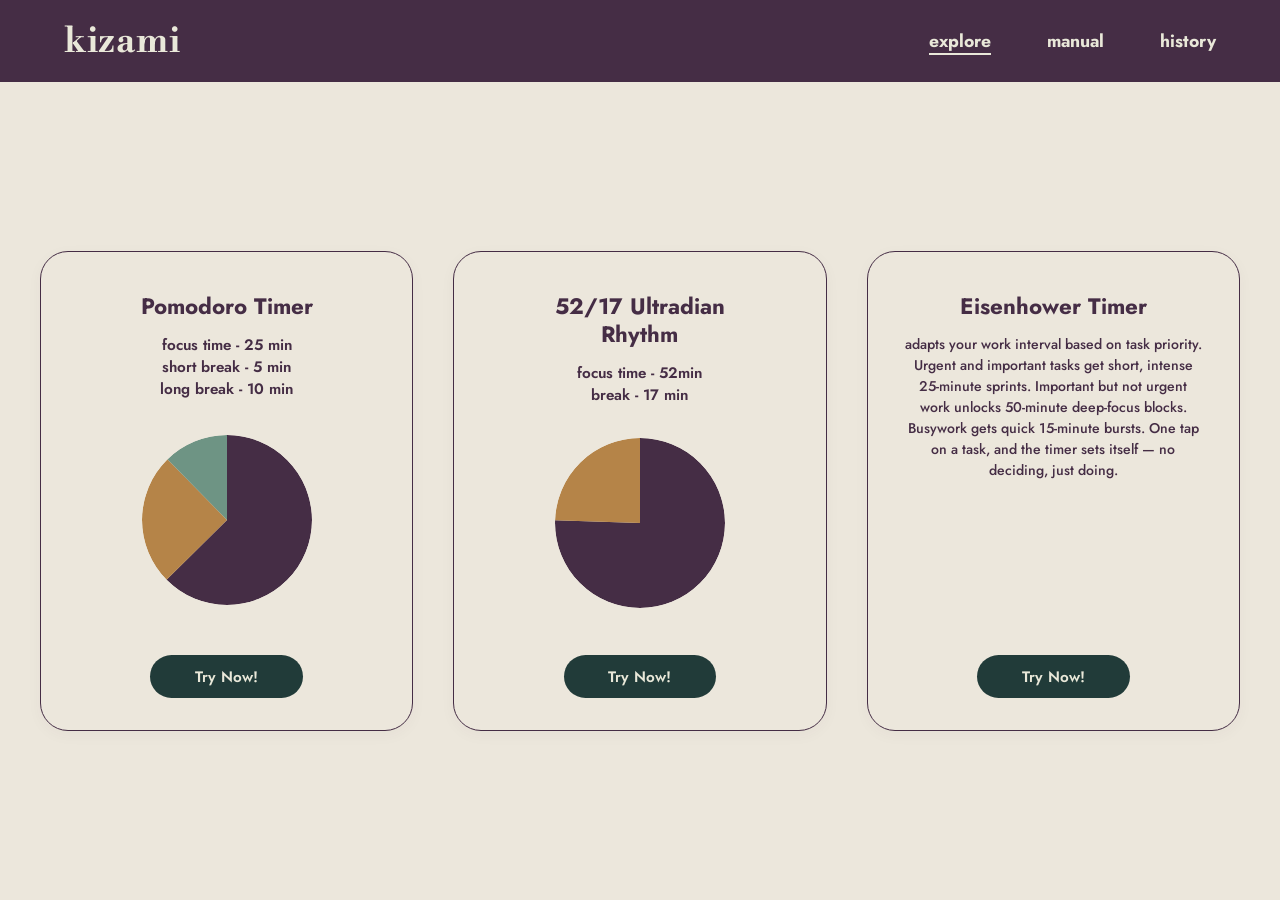
==== front-end/explore.html @ c127c8dd "index&explore .1" ====
<!DOCTYPE html>
<html lang="en">
<head>
  <meta charset="UTF-8" />
  <meta name="viewport" content="width=device-width, initial-scale=1.0" />
  <title>kizami — explore</title>

  <!-- Google Fonts -->
  <link rel="preconnect" href="https://fonts.googleapis.com">
  <link rel="preconnect" href="https://fonts.gstatic.com" crossorigin>
  <link href="https://fonts.googleapis.com/css2?family=Jost:ital,wght@0,400;0,500;0,600;0,700;1,400&family=Libre+Bodoni:wght@700&display=swap" rel="stylesheet">

  <link rel="stylesheet" href="explore.css" />
</head>
<body>

  <!-- Top Navigation Bar -->
  <header class="navbar">
    <a href="index.html" class="logo">kizami</a>
    <nav class="nav-links">
      <a href="explore.html" class="nav-link active">explore</a>
      <a href="manual.html" class="nav-link">manual</a>
      <a href="history.html" class="nav-link">history</a>
    </nav>
  </header>

  <!-- Main Card Grid -->
  <main class="explore-container">
    <div class="cards-grid">

      <!-- Card 1: Pomodoro Timer -->
      <section class="card">
        <div class="card-header">
          <h2 class="card-title">Pomodoro Timer</h2>
          <ul class="timer-specs">
            <li>focus time - 25 min</li>
            <li>short break - 5 min</li>
            <li>long break - 10 min</li>
          </ul>
        </div>

        <!-- Animated SVG Pie Chart (3 Segments: 25m Focus, 10m Long Break, 5m Short Break) -->
        <div class="chart-container" data-chart="pomodoro">
          <svg viewBox="0 0 100 100" class="pie-chart">
            <!-- Background slice / Focus (Purple) 62.5% -->
            <circle class="pie-slice slice-purple" r="25" cx="50" cy="50"
                    style="--target-dash: 98.17; --total: 157.08; --offset: 0;"></circle>
            <!-- Long Break (Ochre / Gold) 25% -->
            <circle class="pie-slice slice-gold" r="25" cx="50" cy="50"
                    style="--target-dash: 39.27; --total: 157.08; --offset: -98.17;"></circle>
            <!-- Short Break (Sage Green) 12.5% -->
            <circle class="pie-slice slice-green" r="25" cx="50" cy="50"
                    style="--target-dash: 19.63; --total: 157.08; --offset: -137.44;"></circle>
          </svg>
        </div>

        <a href="pomodoro.html" class="btn-try">Try Now!</a>
      </section>

      <!-- Card 2: 52/17 Ultradian Rhythm -->
      <section class="card">
        <div class="card-header">
          <h2 class="card-title">52/17 Ultradian<br>Rhythm</h2>
          <ul class="timer-specs">
            <li>focus time - 52min</li>
            <li>break - 17 min</li>
          </ul>
        </div>

        <!-- Animated SVG Pie Chart (2 Segments: 52m Focus 75.4%, 17m Break 24.6%) -->
        <div class="chart-container" data-chart="ultradian">
          <svg viewBox="0 0 100 100" class="pie-chart">
            <!-- Focus (Purple) ~75.4% -->
            <circle class="pie-slice slice-purple" r="25" cx="50" cy="50"
                    style="--target-dash: 118.44; --total: 157.08; --offset: 0;"></circle>
            <!-- Break (Ochre / Gold) ~24.6% -->
            <circle class="pie-slice slice-gold" r="25" cx="50" cy="50"
                    style="--target-dash: 38.64; --total: 157.08; --offset: -118.44;"></circle>
          </svg>
        </div>

        <a href="ultradian.html" class="btn-try">Try Now!</a>
      </section>

      <!-- Card 3: Eisenhower Timer -->
      <section class="card">
        <div class="card-header">
          <h2 class="card-title">Eisenhower Timer</h2>
          <p class="card-description">
            adapts your work interval based on task priority. Urgent and important tasks get short, intense 25-minute sprints. Important but not urgent work unlocks 50-minute deep-focus blocks. Busywork gets quick 15-minute bursts. One tap on a task, and the timer sets itself — no deciding, just doing.
          </p>
        </div>

        <a href="eisenhower.html" class="btn-try">Try Now!</a>
      </section>

    </div>
  </main>

  <script src="explore.js"></script>
</body>
</html>
---- front-end/explore.css ----
/* Reset & Base Setup */
* {
  margin: 0;
  padding: 0;
  box-sizing: border-box;
}

body {
  min-height: 100vh;
  background-color: #ECE7DC; /* Cream page body background */
  font-family: 'Jost', sans-serif;
  color: #452D45;
  display: flex;
  flex-direction: column;
}

/* ==================== Navigation Bar ==================== */
.navbar {
  display: flex;
  justify-content: space-between;
  align-items: center;
  padding: 1.25rem 4rem;
  background-color: #452D45;
  background-image: url('assets/wallpaper.png');
  background-size: cover;
  background-position: center;
  width: 100%;
}

.logo {
  font-family: 'Libre Bodoni', serif;
  font-weight: 700;
  font-size: 2.2rem;
  line-height: 1.2;
  color: #E9E8D9;
  text-decoration: none;
  letter-spacing: 0.02em;
}

.nav-links {
  display: flex;
  gap: 3.5rem;
  align-items: center;
}

.nav-link {
  color: #E9E8D9;
  text-decoration: none;
  font-family: 'Jost', sans-serif;
  font-size: 1.1rem;
  font-weight: 700;
  line-height: 1.2;
  position: relative;
  transition: opacity 0.2s ease;
}

.nav-link:hover {
  opacity: 0.85;
}

/* Active Nav Underline */
.nav-link.active {
  text-decoration: underline;
  text-underline-offset: 6px;
  text-decoration-thickness: 2px;
}


/* ==================== Explore Cards Layout ==================== */
.explore-container {
  flex: 1;
  display: flex;
  justify-content: center;
  align-items: center;
  padding: 3rem 2rem;
}

.cards-grid {
  display: grid;
  grid-template-columns: repeat(3, 1fr);
  gap: 2.5rem;
  max-width: 1200px;
  width: 100%;
}

/* Single Card */
.card {
  background-color: #ECE7DC;
  border: 1.8px solid #452D45;
  border-radius: 28px;
  padding: 2.5rem 1.75rem 2rem;
  display: flex;
  flex-direction: column;
  align-items: center;
  justify-content: space-between;
  min-height: 480px;
  box-shadow: 0 4px 15px rgba(69, 45, 69, 0.04);
  transition: transform 0.25s ease, box-shadow 0.25s ease;
}

.card:hover {
  transform: translateY(-4px);
  box-shadow: 0 10px 24px rgba(69, 45, 69, 0.09);
}

.card-header {
  text-align: center;
  width: 100%;
}

.card-title {
  font-size: 1.4rem;
  font-weight: 700;
  color: #452D45;
  line-height: 1.25;
  margin-bottom: 0.85rem;
}

.timer-specs {
  list-style: none;
  font-size: 0.95rem;
  font-weight: 600;
  color: #452D45;
  line-height: 1.45;
}

.card-description {
  font-size: 0.88rem;
  font-weight: 500;
  color: #452D45;
  line-height: 1.5;
  text-align: center;
  padding: 0 0.5rem;
}

/* ==================== Animated Pie Charts ==================== */
.chart-container {
  width: 170px;
  height: 170px;
  margin: 1.5rem auto;
  position: relative;
}

.pie-chart {
  width: 100%;
  height: 100%;
  transform: rotate(-90deg); /* Start from 12 o'clock */
  border-radius: 50%;
}

.pie-slice {
  fill: none;
  stroke-width: 50; /* Fill the whole radius (2 * r = 50) */
  stroke-dasharray: 0 var(--total);
  stroke-dashoffset: var(--offset);
  transition: stroke-dasharray 1.2s cubic-bezier(0.4, 0, 0.2, 1);
}

/* Animate slices when active */
.pie-chart.animated .pie-slice {
  stroke-dasharray: var(--target-dash) var(--total);
}

/* Color definitions */
.slice-purple {
  stroke: #452D45;
}

.slice-gold {
  stroke: #B58448;
}

.slice-green {
  stroke: #6E9484;
}

/* ==================== Buttons ==================== */
.btn-try {
  display: inline-block;
  background-color: #213B39; /* Deep slate-teal from screenshot */
  color: #E9E8D9;
  font-family: 'Jost', sans-serif;
  font-size: 0.95rem;
  font-weight: 600;
  text-decoration: none;
  padding: 0.65rem 2.8rem;
  border-radius: 9999px;
  transition: all 0.2s ease-in-out;
  border: none;
  cursor: pointer;
  margin-top: 1rem;
}

.btn-try:hover {
  background-color: #2D4F4C;
  transform: translateY(-2px);
  box-shadow: 0 4px 10px rgba(33, 59, 57, 0.25);
}

/* ==================== Responsive ==================== */
@media (max-width: 960px) {
  .cards-grid {
    grid-template-columns: 1fr;
    max-width: 480px;
  }

  .navbar {
    padding: 1.25rem 2rem;
  }
}
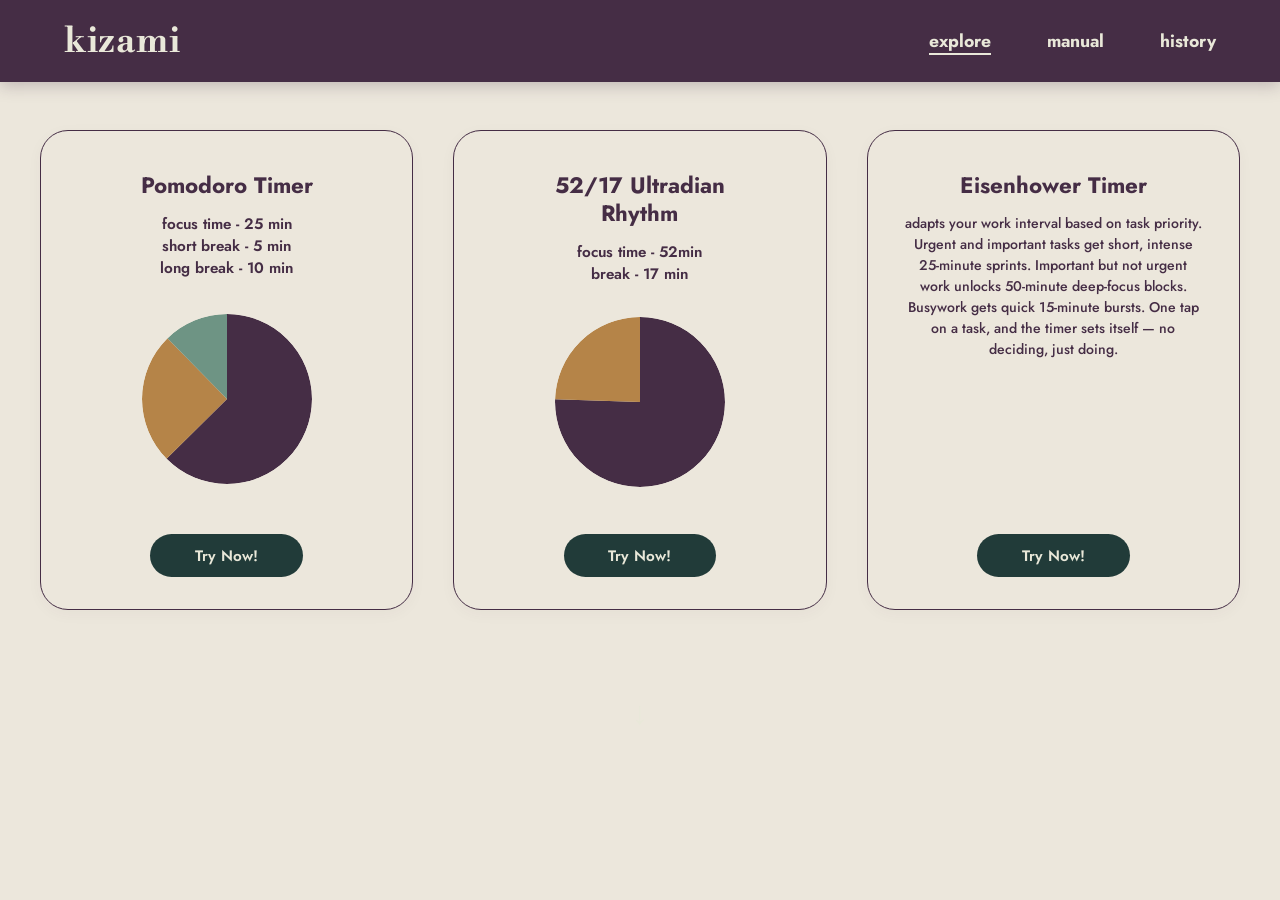
==== commit 165f99e9: "Sign In FrontEnd" ====
--- a/front-end/explore.html
+++ b/front-end/explore.html
@@ -24,78 +24,88 @@
     </nav>
   </header>
 
-  <!-- Main Card Grid -->
-  <main class="explore-container">
-    <div class="cards-grid">
+  <!-- 👇 Wrapped the main content in a section with ID -->
+  <section id="explore-section">
 
-      <!-- Card 1: Pomodoro Timer -->
-      <section class="card">
-        <div class="card-header">
-          <h2 class="card-title">Pomodoro Timer</h2>
-          <ul class="timer-specs">
-            <li>focus time - 25 min</li>
-            <li>short break - 5 min</li>
-            <li>long break - 10 min</li>
-          </ul>
-        </div>
+    <!-- Main Card Grid -->
+    <main class="explore-container">
+      <div class="cards-grid">
 
-        <!-- Animated SVG Pie Chart (3 Segments: 25m Focus, 10m Long Break, 5m Short Break) -->
-        <div class="chart-container" data-chart="pomodoro">
-          <svg viewBox="0 0 100 100" class="pie-chart">
-            <!-- Background slice / Focus (Purple) 62.5% -->
-            <circle class="pie-slice slice-purple" r="25" cx="50" cy="50"
-                    style="--target-dash: 98.17; --total: 157.08; --offset: 0;"></circle>
-            <!-- Long Break (Ochre / Gold) 25% -->
-            <circle class="pie-slice slice-gold" r="25" cx="50" cy="50"
-                    style="--target-dash: 39.27; --total: 157.08; --offset: -98.17;"></circle>
-            <!-- Short Break (Sage Green) 12.5% -->
-            <circle class="pie-slice slice-green" r="25" cx="50" cy="50"
-                    style="--target-dash: 19.63; --total: 157.08; --offset: -137.44;"></circle>
-          </svg>
-        </div>
+        <!-- Card 1: Pomodoro Timer -->
+        <section class="card">
+          <div class="card-header">
+            <h2 class="card-title">Pomodoro Timer</h2>
+            <ul class="timer-specs">
+              <li>focus time - 25 min</li>
+              <li>short break - 5 min</li>
+              <li>long break - 10 min</li>
+            </ul>
+          </div>
 
-        <a href="pomodoro.html" class="btn-try">Try Now!</a>
-      </section>
+          <!-- Animated SVG Pie Chart (3 Segments: 25m Focus, 10m Long Break, 5m Short Break) -->
+          <div class="chart-container" data-chart="pomodoro">
+            <svg viewBox="0 0 100 100" class="pie-chart">
+              <!-- Background slice / Focus (Purple) 62.5% -->
+              <circle class="pie-slice slice-purple" r="25" cx="50" cy="50"
+                      style="--target-dash: 98.17; --total: 157.08; --offset: 0;"></circle>
+              <!-- Long Break (Ochre / Gold) 25% -->
+              <circle class="pie-slice slice-gold" r="25" cx="50" cy="50"
+                      style="--target-dash: 39.27; --total: 157.08; --offset: -98.17;"></circle>
+              <!-- Short Break (Sage Green) 12.5% -->
+              <circle class="pie-slice slice-green" r="25" cx="50" cy="50"
+                      style="--target-dash: 19.63; --total: 157.08; --offset: -137.44;"></circle>
+            </svg>
+          </div>
 
-      <!-- Card 2: 52/17 Ultradian Rhythm -->
-      <section class="card">
-        <div class="card-header">
-          <h2 class="card-title">52/17 Ultradian<br>Rhythm</h2>
-          <ul class="timer-specs">
-            <li>focus time - 52min</li>
-            <li>break - 17 min</li>
-          </ul>
-        </div>
+          <a href="pomodoro.html" class="btn-try">Try Now!</a>
+        </section>
 
-        <!-- Animated SVG Pie Chart (2 Segments: 52m Focus 75.4%, 17m Break 24.6%) -->
-        <div class="chart-container" data-chart="ultradian">
-          <svg viewBox="0 0 100 100" class="pie-chart">
-            <!-- Focus (Purple) ~75.4% -->
-            <circle class="pie-slice slice-purple" r="25" cx="50" cy="50"
-                    style="--target-dash: 118.44; --total: 157.08; --offset: 0;"></circle>
-            <!-- Break (Ochre / Gold) ~24.6% -->
-            <circle class="pie-slice slice-gold" r="25" cx="50" cy="50"
-                    style="--target-dash: 38.64; --total: 157.08; --offset: -118.44;"></circle>
-          </svg>
-        </div>
+        <!-- Card 2: 52/17 Ultradian Rhythm -->
+        <section class="card">
+          <div class="card-header">
+            <h2 class="card-title">52/17 Ultradian<br>Rhythm</h2>
+            <ul class="timer-specs">
+              <li>focus time - 52min</li>
+              <li>break - 17 min</li>
+            </ul>
+          </div>
 
-        <a href="ultradian.html" class="btn-try">Try Now!</a>
-      </section>
+          <!-- Animated SVG Pie Chart (2 Segments: 52m Focus 75.4%, 17m Break 24.6%) -->
+          <div class="chart-container" data-chart="ultradian">
+            <svg viewBox="0 0 100 100" class="pie-chart">
+              <!-- Focus (Purple) ~75.4% -->
+              <circle class="pie-slice slice-purple" r="25" cx="50" cy="50"
+                      style="--target-dash: 118.44; --total: 157.08; --offset: 0;"></circle>
+              <!-- Break (Ochre / Gold) ~24.6% -->
+              <circle class="pie-slice slice-gold" r="25" cx="50" cy="50"
+                      style="--target-dash: 38.64; --total: 157.08; --offset: -118.44;"></circle>
+            </svg>
+          </div>
 
-      <!-- Card 3: Eisenhower Timer -->
-      <section class="card">
-        <div class="card-header">
-          <h2 class="card-title">Eisenhower Timer</h2>
-          <p class="card-description">
-            adapts your work interval based on task priority. Urgent and important tasks get short, intense 25-minute sprints. Important but not urgent work unlocks 50-minute deep-focus blocks. Busywork gets quick 15-minute bursts. One tap on a task, and the timer sets itself — no deciding, just doing.
-          </p>
-        </div>
+          <a href="ultradian.html" class="btn-try">Try Now!</a>
+        </section>
 
-        <a href="eisenhower.html" class="btn-try">Try Now!</a>
-      </section>
+        <!-- Card 3: Eisenhower Timer -->
+        <section class="card">
+          <div class="card-header">
+            <h2 class="card-title">Eisenhower Timer</h2>
+            <p class="card-description">
+              adapts your work interval based on task priority. Urgent and important tasks get short, intense 25-minute sprints. Important but not urgent work unlocks 50-minute deep-focus blocks. Busywork gets quick 15-minute bursts. One tap on a task, and the timer sets itself — no deciding, just doing.
+            </p>
+          </div>
 
+          <a href="eisenhower.html" class="btn-try">Try Now!</a>
+        </section>
+
+      </div>
+    </main>
+
+    <!-- ↓ Scroll-down arrow linking to manual page -->
+    <div class="scroll-down">
+      <a href="manual.html#manual-section" class="scroll-arrow">↓</a>
     </div>
-  </main>
+
+  </section>
 
   <script src="explore.js"></script>
 </body>
--- a/front-end/explore.css
+++ b/front-end/explore.css
@@ -17,14 +17,17 @@
 /* ==================== Navigation Bar ==================== */
 .navbar {
   display: flex;
+  position: sticky;
+  top: 0;
   justify-content: space-between;
   align-items: center;
   padding: 1.25rem 4rem;
   background-color: #452D45;
-  background-image: url('assets/wallpaper.png');
+  /* background-image: url('../assets/wallpaper.png'); */
   background-size: cover;
   background-position: center;
   width: 100%;
+  box-shadow: 0 4px 15px rgba(69, 45, 69, 0.25);
 }
 
 .logo {
@@ -133,6 +136,37 @@
   padding: 0 0.5rem;
 }
 
+
+/* Scroll-down arrow */
+.scroll-arrow {
+  display: inline-block;
+  font-size: 2rem;
+  color: #E9E8D9;
+  text-decoration: none;
+  animation: float 2s ease-in-out infinite;
+  cursor: pointer;
+  transition: opacity 0.3s;
+}
+
+.scroll-arrow:hover {
+  opacity: 0.6;
+}
+
+.scroll-down {
+  text-align: center;
+  padding: 2rem 0 3rem;
+}
+
+@keyframes float {
+  0%, 100% { transform: translateY(0); }
+  50%      { transform: translateY(8px); }
+}
+
+#explore-section {
+  scroll-margin-top: 100px;  /* enough to clear the fixed navbar */
+}
+
+
 /* ==================== Animated Pie Charts ==================== */
 .chart-container {
   width: 170px;
